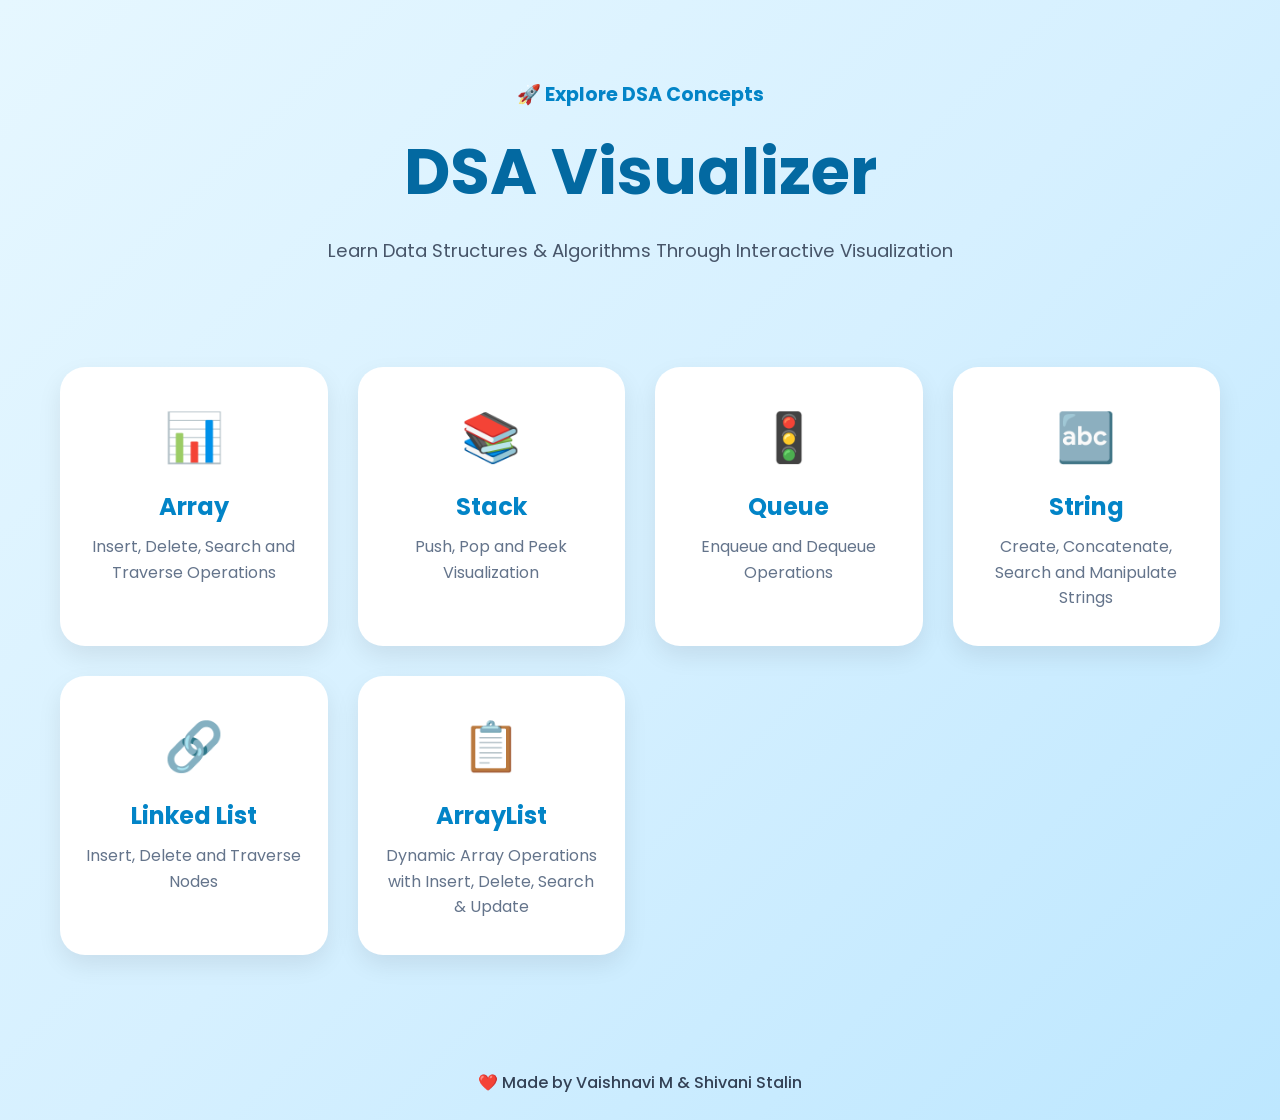
==== index.html @ b5a9f839 "Add files via upload" ====
<!DOCTYPE html>
<html lang="en">
<head>
    <meta charset="UTF-8">
    <meta name="viewport" content="width=device-width, initial-scale=1.0">

    <title>DSA Visualizer</title>

    <link href="https://fonts.googleapis.com/css2?family=Poppins:wght@300;400;500;600;700&display=swap" rel="stylesheet">

    <link rel="stylesheet" href="style.css">
</head>

<body>

    <!-- HERO SECTION -->
    <header class="hero">

        <div class="hero-content">

            <h3>🚀 Explore DSA Concepts</h3>

            <h1>DSA Visualizer</h1>

            <p>
                Learn Data Structures & Algorithms Through Interactive Visualization
            </p>

        </div>

    </header>

    <!-- MAIN CONTENT -->
    <main class="container">

        <!-- ARRAY -->
        <a href="array.html" class="card">
            <div class="icon">📊</div>
            <h2>Array</h2>
            <p>
                Insert, Delete, Search and Traverse Operations
            </p>
        </a>

        <!-- STACK -->
        <a href="stack.html" class="card">
            <div class="icon">📚</div>
            <h2>Stack</h2>
            <p>
                Push, Pop and Peek Visualization
            </p>
        </a>

        <!-- QUEUE -->
        <a href="queue.html" class="card">
            <div class="icon">🚦</div>
            <h2>Queue</h2>
            <p>
                Enqueue and Dequeue Operations
            </p>
        </a>
        <!-- STRING -->
      <a href="string.html" class="card">
    <div class="icon">🔤</div>
    <h2>String</h2>
    <p>
        Create, Concatenate, Search and Manipulate Strings
    </p>
</a>

        <!-- LINKED LIST -->
        <a href="linkedlist.html" class="card">
            <div class="icon">🔗</div>
            <h2>Linked List</h2>
            <p>
                Insert, Delete and Traverse Nodes
            </p>
        </a>

        <!-- ARRAYLIST -->
        <a href="arraylist.html" class="card">
            <div class="icon">📋</div>
            <h2>ArrayList</h2>
            <p>
                Dynamic Array Operations with Insert, Delete, Search & Update
            </p>
        </a>

    </main>

    <!-- FOOTER -->
    <footer>

        <p>
            ❤️ Made by Vaishnavi M & Shivani Stalin
        </p>

    </footer>

</body>
</html>
---- style.css ----
*{
    margin:0;
    padding:0;
    box-sizing:border-box;
    font-family:'Poppins',sans-serif;
}

body{
    min-height:100vh;
    background:linear-gradient(
        135deg,
        #e6f7ff,
        #d6f0ff,
        #bde7ff
    );
}

/* HERO */

.hero{
    text-align:center;
    padding:80px 20px;
}

.hero-content{
    max-width:800px;
    margin:auto;
}

.hero h3{
    color:#0284c7;
    font-size:1.2rem;
    margin-bottom:15px;
}

.hero h1{
    font-size:4rem;
    color:#0369a1;
    margin-bottom:15px;
}

.hero p{
    font-size:1.15rem;
    color:#475569;
    line-height:1.8;
}

/* CARDS */

.container{
    max-width:1200px;
    margin:auto;
    padding:20px;
    display:grid;
    grid-template-columns:repeat(auto-fit,minmax(260px,1fr));
    gap:30px;
}

.card{
    background:white;
    text-decoration:none;
    padding:35px 25px;
    border-radius:25px;
    text-align:center;
    transition:0.4s;
    box-shadow:0 10px 25px rgba(0,0,0,0.08);
}

.card:hover{
    transform:translateY(-10px);
    box-shadow:0 15px 35px rgba(2,132,199,0.25);
}

.icon{
    font-size:3rem;
    margin-bottom:15px;
}

.card h2{
    color:#0284c7;
    margin-bottom:10px;
}

.card p{
    color:#64748b;
    line-height:1.6;
}

/* FOOTER */

footer{
    text-align:center;
    margin-top:70px;
    padding:25px;
    color:#334155;
    font-weight:500;
}

/* MOBILE */

@media(max-width:768px){

    .hero h1{
        font-size:2.7rem;
    }

    .hero p{
        font-size:1rem;
    }

}
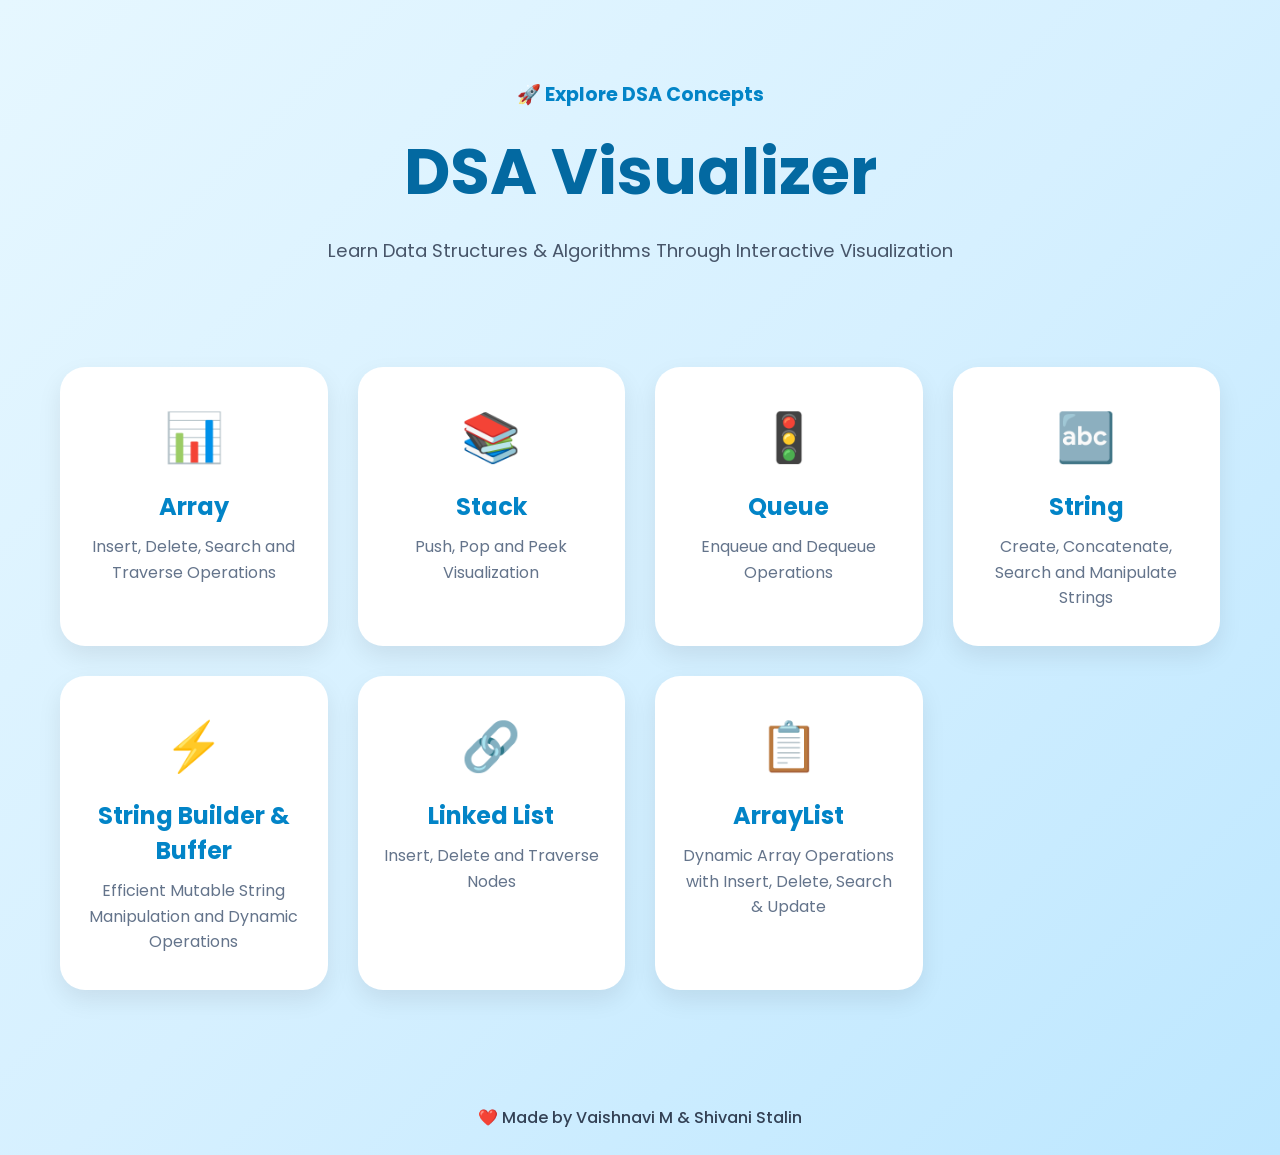
==== commit e70b6e87: "Add files via upload" ====
--- a/index.html
+++ b/index.html
@@ -68,6 +68,15 @@
     </p>
 </a>
 
+<!-- STRING BUILDER & STRING BUFFER -->
+<a href="stringbuilderbuffer.html" class="card">
+    <div class="icon">⚡</div>
+    <h2>String Builder & Buffer</h2>
+    <p>
+        Efficient Mutable String Manipulation and Dynamic Operations
+    </p>
+</a>
+
         <!-- LINKED LIST -->
         <a href="linkedlist.html" class="card">
             <div class="icon">🔗</div>
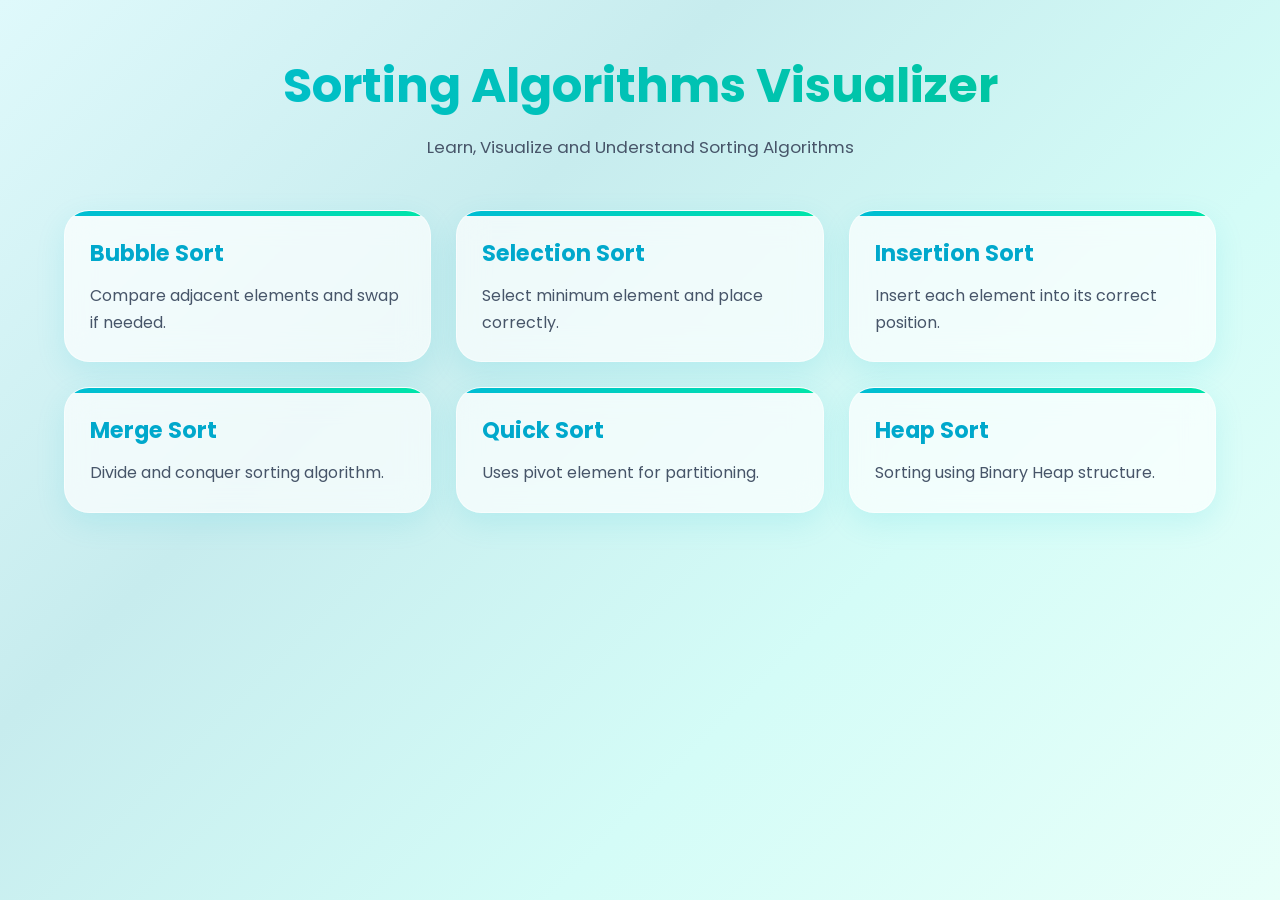
==== commit b916d87b: "Add files via upload" ====
--- a/index.html
+++ b/index.html
@@ -1,110 +1,55 @@
 <!DOCTYPE html>
 <html lang="en">
 <head>
-    <meta charset="UTF-8">
-    <meta name="viewport" content="width=device-width, initial-scale=1.0">
+<meta charset="UTF-8">
+<meta name="viewport" content="width=device-width, initial-scale=1.0">
+<title>Sorting Visualizer</title>
 
-    <title>DSA Visualizer</title>
+<link rel="stylesheet" href="sorting.css">
 
-    <link href="https://fonts.googleapis.com/css2?family=Poppins:wght@300;400;500;600;700&display=swap" rel="stylesheet">
-
-    <link rel="stylesheet" href="style.css">
+<link href="https://fonts.googleapis.com/css2?family=Poppins:wght@300;400;500;600;700&display=swap" rel="stylesheet">
 </head>
 
 <body>
 
-    <!-- HERO SECTION -->
-    <header class="hero">
+<header>
+    <h1>Sorting Algorithms Visualizer</h1>
+    <p>Learn, Visualize and Understand Sorting Algorithms</p>
+</header>
 
-        <div class="hero-content">
+<div class="container">
 
-            <h3>🚀 Explore DSA Concepts</h3>
+    <a href="bubble-sort.html" class="card">
+        <h2>Bubble Sort</h2>
+        <p>Compare adjacent elements and swap if needed.</p>
+    </a>
 
-            <h1>DSA Visualizer</h1>
+    <a href="selection-sort.html" class="card">
+        <h2>Selection Sort</h2>
+        <p>Select minimum element and place correctly.</p>
+    </a>
 
-            <p>
-                Learn Data Structures & Algorithms Through Interactive Visualization
-            </p>
+    <a href="insertion-sort.html" class="card">
+        <h2>Insertion Sort</h2>
+        <p>Insert each element into its correct position.</p>
+    </a>
 
-        </div>
+    <a href="merge-sort.html" class="card">
+        <h2>Merge Sort</h2>
+        <p>Divide and conquer sorting algorithm.</p>
+    </a>
 
-    </header>
+    <a href="quick-sort.html" class="card">
+        <h2>Quick Sort</h2>
+        <p>Uses pivot element for partitioning.</p>
+    </a>
 
-    <!-- MAIN CONTENT -->
-    <main class="container">
+    <a href="heap-sort.html" class="card">
+        <h2>Heap Sort</h2>
+        <p>Sorting using Binary Heap structure.</p>
+    </a>
 
-        <!-- ARRAY -->
-        <a href="array.html" class="card">
-            <div class="icon">📊</div>
-            <h2>Array</h2>
-            <p>
-                Insert, Delete, Search and Traverse Operations
-            </p>
-        </a>
-
-        <!-- STACK -->
-        <a href="stack.html" class="card">
-            <div class="icon">📚</div>
-            <h2>Stack</h2>
-            <p>
-                Push, Pop and Peek Visualization
-            </p>
-        </a>
-
-        <!-- QUEUE -->
-        <a href="queue.html" class="card">
-            <div class="icon">🚦</div>
-            <h2>Queue</h2>
-            <p>
-                Enqueue and Dequeue Operations
-            </p>
-        </a>
-        <!-- STRING -->
-      <a href="string.html" class="card">
-    <div class="icon">🔤</div>
-    <h2>String</h2>
-    <p>
-        Create, Concatenate, Search and Manipulate Strings
-    </p>
-</a>
-
-<!-- STRING BUILDER & STRING BUFFER -->
-<a href="stringbuilderbuffer.html" class="card">
-    <div class="icon">⚡</div>
-    <h2>String Builder & Buffer</h2>
-    <p>
-        Efficient Mutable String Manipulation and Dynamic Operations
-    </p>
-</a>
-
-        <!-- LINKED LIST -->
-        <a href="linkedlist.html" class="card">
-            <div class="icon">🔗</div>
-            <h2>Linked List</h2>
-            <p>
-                Insert, Delete and Traverse Nodes
-            </p>
-        </a>
-
-        <!-- ARRAYLIST -->
-        <a href="arraylist.html" class="card">
-            <div class="icon">📋</div>
-            <h2>ArrayList</h2>
-            <p>
-                Dynamic Array Operations with Insert, Delete, Search & Update
-            </p>
-        </a>
-
-    </main>
-
-    <!-- FOOTER -->
-    <footer>
-
-        <p>
-            ❤️ Made by Vaishnavi M & Shivani Stalin
-        </p>
-
-    </footer>
+</div>
 
 </body>
 </html>
--- a/sorting.css
+++ b/sorting.css
@@ -0,0 +1,143 @@
+*{
+    margin:0;
+    padding:0;
+    box-sizing:border-box;
+    font-family:'Poppins',sans-serif;
+}
+
+body{
+    min-height:100vh;
+
+    background:linear-gradient(
+        135deg,
+        #dff9fb,
+        #c7ecee,
+        #d4fcf7,
+        #e8fff9
+    );
+
+    color:#1e293b;
+}
+
+header{
+    text-align:center;
+    padding:50px 20px;
+}
+
+header h1{
+    font-size:3rem;
+    font-weight:700;
+
+    background:linear-gradient(
+        90deg,
+        #00bcd4,
+        #00c896
+    );
+
+    -webkit-background-clip:text;
+    -webkit-text-fill-color:transparent;
+}
+
+header p{
+    margin-top:12px;
+    color:#475569;
+    font-size:1.05rem;
+}
+
+.container{
+
+    width:90%;
+    max-width:1200px;
+
+    margin:auto;
+
+    display:grid;
+    grid-template-columns:repeat(auto-fit,minmax(280px,1fr));
+
+    gap:25px;
+
+    padding-bottom:60px;
+}
+
+.card{
+
+    text-decoration:none;
+
+    background:rgba(255,255,255,0.7);
+
+    backdrop-filter:blur(15px);
+
+    border:1px solid rgba(255,255,255,0.5);
+
+    border-radius:25px;
+
+    padding:25px;
+
+    transition:0.35s ease;
+
+    box-shadow:
+        0 10px 30px rgba(0,188,212,0.12);
+
+    color:#0f172a;
+
+    overflow:hidden;
+
+    position:relative;
+}
+
+.card::before{
+
+    content:"";
+
+    position:absolute;
+
+    top:0;
+    left:0;
+
+    width:100%;
+    height:5px;
+
+    background:linear-gradient(
+        90deg,
+        #00bcd4,
+        #00e5a8
+    );
+}
+
+.card:hover{
+
+    transform:
+        translateY(-10px)
+        scale(1.02);
+
+    box-shadow:
+        0 15px 40px rgba(0,200,150,0.25);
+}
+
+.card h2{
+
+    color:#00a8cc;
+
+    margin-bottom:12px;
+
+    font-size:1.4rem;
+}
+
+.card p{
+
+    color:#475569;
+
+    line-height:1.7;
+}
+
+@media(max-width:768px){
+
+    header h1{
+        font-size:2.2rem;
+    }
+
+    .container{
+        width:95%;
+    }
+
+}
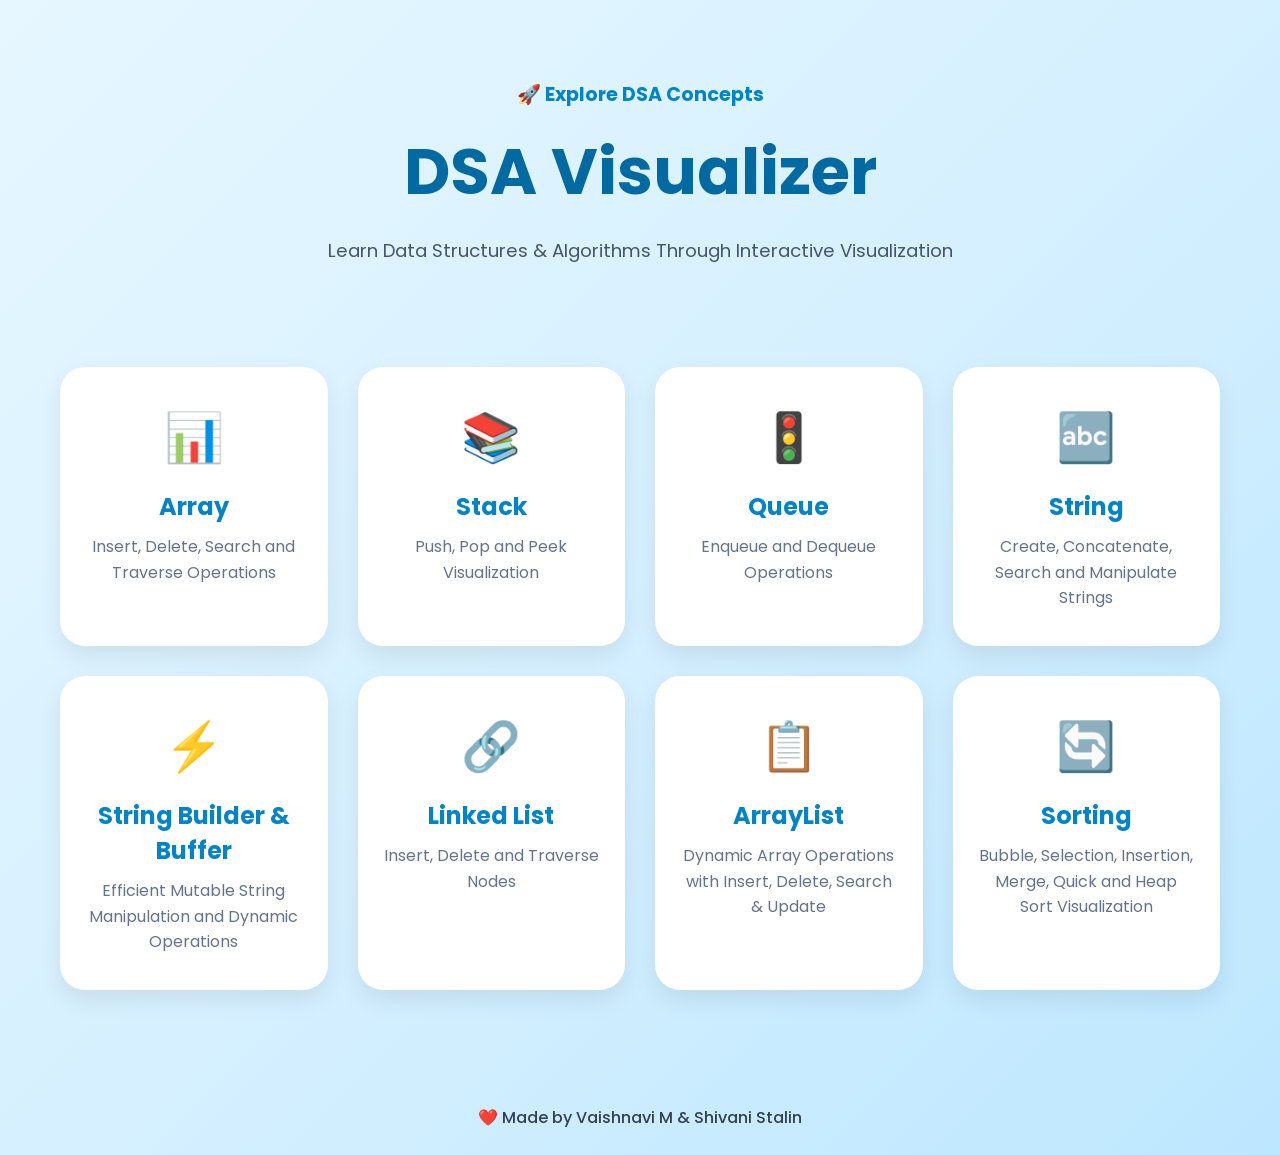
==== commit 1082d60a: "Add files via upload" ====
--- a/index.html
+++ b/index.html
@@ -1,55 +1,118 @@
 <!DOCTYPE html>
 <html lang="en">
 <head>
-<meta charset="UTF-8">
-<meta name="viewport" content="width=device-width, initial-scale=1.0">
-<title>Sorting Visualizer</title>
+    <meta charset="UTF-8">
+    <meta name="viewport" content="width=device-width, initial-scale=1.0">
 
-<link rel="stylesheet" href="sorting.css">
+    <title>DSA Visualizer</title>
 
-<link href="https://fonts.googleapis.com/css2?family=Poppins:wght@300;400;500;600;700&display=swap" rel="stylesheet">
+    <link href="https://fonts.googleapis.com/css2?family=Poppins:wght@300;400;500;600;700&display=swap" rel="stylesheet">
+
+    <link rel="stylesheet" href="style.css">
 </head>
 
 <body>
 
-<header>
-    <h1>Sorting Algorithms Visualizer</h1>
-    <p>Learn, Visualize and Understand Sorting Algorithms</p>
-</header>
+    <!-- HERO SECTION -->
+    <header class="hero">
 
-<div class="container">
+        <div class="hero-content">
 
-    <a href="bubble-sort.html" class="card">
-        <h2>Bubble Sort</h2>
-        <p>Compare adjacent elements and swap if needed.</p>
-    </a>
+            <h3>🚀 Explore DSA Concepts</h3>
 
-    <a href="selection-sort.html" class="card">
-        <h2>Selection Sort</h2>
-        <p>Select minimum element and place correctly.</p>
-    </a>
+            <h1>DSA Visualizer</h1>
 
-    <a href="insertion-sort.html" class="card">
-        <h2>Insertion Sort</h2>
-        <p>Insert each element into its correct position.</p>
-    </a>
+            <p>
+                Learn Data Structures & Algorithms Through Interactive Visualization
+            </p>
 
-    <a href="merge-sort.html" class="card">
-        <h2>Merge Sort</h2>
-        <p>Divide and conquer sorting algorithm.</p>
-    </a>
+        </div>
 
-    <a href="quick-sort.html" class="card">
-        <h2>Quick Sort</h2>
-        <p>Uses pivot element for partitioning.</p>
-    </a>
+    </header>
 
-    <a href="heap-sort.html" class="card">
-        <h2>Heap Sort</h2>
-        <p>Sorting using Binary Heap structure.</p>
-    </a>
+    <!-- MAIN CONTENT -->
+    <main class="container">
 
-</div>
+        <!-- ARRAY -->
+        <a href="array.html" class="card">
+            <div class="icon">📊</div>
+            <h2>Array</h2>
+            <p>
+                Insert, Delete, Search and Traverse Operations
+            </p>
+        </a>
+
+        <!-- STACK -->
+        <a href="stack.html" class="card">
+            <div class="icon">📚</div>
+            <h2>Stack</h2>
+            <p>
+                Push, Pop and Peek Visualization
+            </p>
+        </a>
+
+        <!-- QUEUE -->
+        <a href="queue.html" class="card">
+            <div class="icon">🚦</div>
+            <h2>Queue</h2>
+            <p>
+                Enqueue and Dequeue Operations
+            </p>
+        </a>
+        <!-- STRING -->
+      <a href="string.html" class="card">
+    <div class="icon">🔤</div>
+    <h2>String</h2>
+    <p>
+        Create, Concatenate, Search and Manipulate Strings
+    </p>
+</a>
+
+<!-- STRING BUILDER & STRING BUFFER -->
+<a href="stringbuilderbuffer.html" class="card">
+    <div class="icon">⚡</div>
+    <h2>String Builder & Buffer</h2>
+    <p>
+        Efficient Mutable String Manipulation and Dynamic Operations
+    </p>
+</a>
+
+        <!-- LINKED LIST -->
+        <a href="linkedlist.html" class="card">
+            <div class="icon">🔗</div>
+            <h2>Linked List</h2>
+            <p>
+                Insert, Delete and Traverse Nodes
+            </p>
+        </a>
+
+        <!-- ARRAYLIST -->
+        <a href="arraylist.html" class="card">
+            <div class="icon">📋</div>
+            <h2>ArrayList</h2>
+            <p>
+                Dynamic Array Operations with Insert, Delete, Search & Update
+            </p>
+        </a>
+<!-- SORTING -->
+<a href="sorting/index.html" class="card">
+    <div class="icon">🔄</div>
+    <h2>Sorting</h2>
+    <p>
+        Bubble, Selection, Insertion, Merge, Quick and Heap Sort Visualization
+    </p>
+</a>
+
+    </main>
+
+    <!-- FOOTER -->
+    <footer>
+
+        <p>
+            ❤️ Made by Vaishnavi M & Shivani Stalin
+        </p>
+
+    </footer>
 
 </body>
 </html>
--- a/style.css
+++ b/style.css
@@ -0,0 +1,111 @@
+*{
+    margin:0;
+    padding:0;
+    box-sizing:border-box;
+    font-family:'Poppins',sans-serif;
+}
+
+body{
+    min-height:100vh;
+    background:linear-gradient(
+        135deg,
+        #e6f7ff,
+        #d6f0ff,
+        #bde7ff
+    );
+}
+
+/* HERO */
+
+.hero{
+    text-align:center;
+    padding:80px 20px;
+}
+
+.hero-content{
+    max-width:800px;
+    margin:auto;
+}
+
+.hero h3{
+    color:#0284c7;
+    font-size:1.2rem;
+    margin-bottom:15px;
+}
+
+.hero h1{
+    font-size:4rem;
+    color:#0369a1;
+    margin-bottom:15px;
+}
+
+.hero p{
+    font-size:1.15rem;
+    color:#475569;
+    line-height:1.8;
+}
+
+/* CARDS */
+
+.container{
+    max-width:1200px;
+    margin:auto;
+    padding:20px;
+    display:grid;
+    grid-template-columns:repeat(auto-fit,minmax(260px,1fr));
+    gap:30px;
+}
+
+.card{
+    background:white;
+    text-decoration:none;
+    padding:35px 25px;
+    border-radius:25px;
+    text-align:center;
+    transition:0.4s;
+    box-shadow:0 10px 25px rgba(0,0,0,0.08);
+}
+
+.card:hover{
+    transform:translateY(-10px);
+    box-shadow:0 15px 35px rgba(2,132,199,0.25);
+}
+
+.icon{
+    font-size:3rem;
+    margin-bottom:15px;
+}
+
+.card h2{
+    color:#0284c7;
+    margin-bottom:10px;
+}
+
+.card p{
+    color:#64748b;
+    line-height:1.6;
+}
+
+/* FOOTER */
+
+footer{
+    text-align:center;
+    margin-top:70px;
+    padding:25px;
+    color:#334155;
+    font-weight:500;
+}
+
+/* MOBILE */
+
+@media(max-width:768px){
+
+    .hero h1{
+        font-size:2.7rem;
+    }
+
+    .hero p{
+        font-size:1rem;
+    }
+
+}
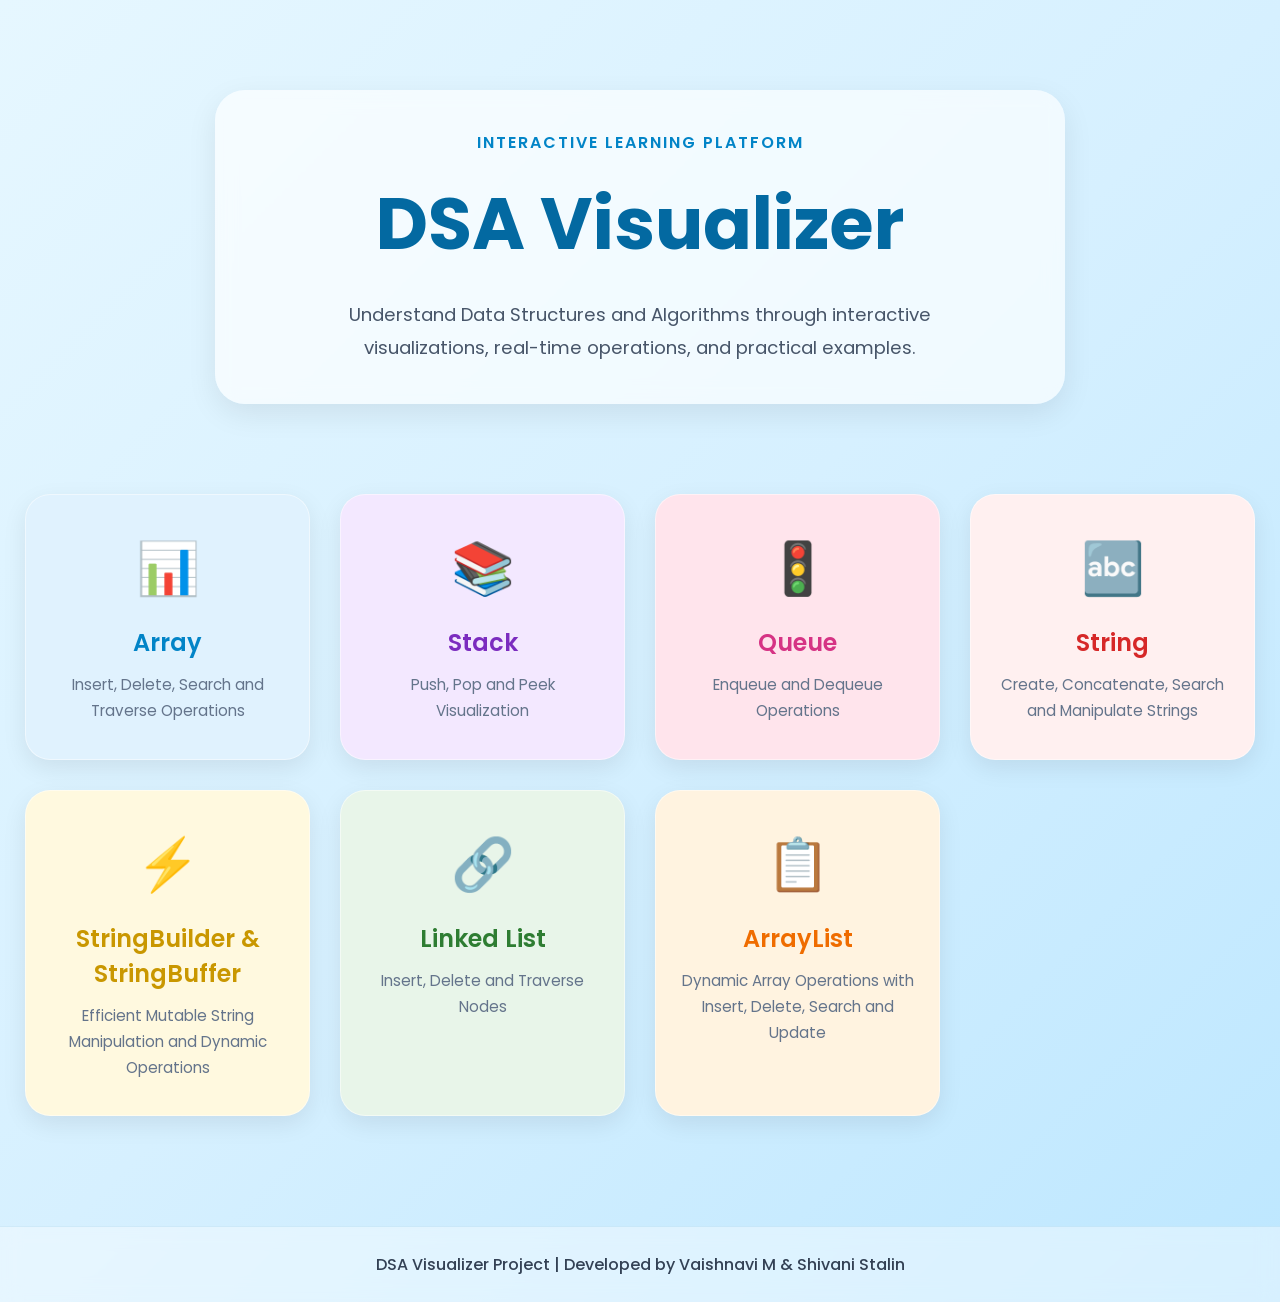
==== commit 1227e38b: "Add files via upload" ====
--- a/index.html
+++ b/index.html
@@ -1,6 +1,8 @@
 <!DOCTYPE html>
 <html lang="en">
+
 <head>
+
     <meta charset="UTF-8">
     <meta name="viewport" content="width=device-width, initial-scale=1.0">
 
@@ -9,21 +11,25 @@
     <link href="https://fonts.googleapis.com/css2?family=Poppins:wght@300;400;500;600;700&display=swap" rel="stylesheet">
 
     <link rel="stylesheet" href="style.css">
+
 </head>
 
 <body>
 
     <!-- HERO SECTION -->
+
     <header class="hero">
 
         <div class="hero-content">
 
-            <h3>🚀 Explore DSA Concepts</h3>
+            <h3>Interactive Learning Platform</h3>
 
             <h1>DSA Visualizer</h1>
 
             <p>
-                Learn Data Structures & Algorithms Through Interactive Visualization
+                Understand Data Structures and Algorithms through
+                interactive visualizations, real-time operations,
+                and practical examples.
             </p>
 
         </div>
@@ -31,88 +37,121 @@
     </header>
 
     <!-- MAIN CONTENT -->
+
     <main class="container">
 
         <!-- ARRAY -->
-        <a href="array.html" class="card">
+
+        <a href="array.html" class="card array-card">
+
             <div class="icon">📊</div>
+
             <h2>Array</h2>
+
             <p>
                 Insert, Delete, Search and Traverse Operations
             </p>
+
         </a>
 
         <!-- STACK -->
-        <a href="stack.html" class="card">
+
+        <a href="stack.html" class="card stack-card">
+
             <div class="icon">📚</div>
+
             <h2>Stack</h2>
+
             <p>
                 Push, Pop and Peek Visualization
             </p>
+
         </a>
 
         <!-- QUEUE -->
-        <a href="queue.html" class="card">
+
+        <a href="queue.html" class="card queue-card">
+
             <div class="icon">🚦</div>
+
             <h2>Queue</h2>
+
             <p>
                 Enqueue and Dequeue Operations
             </p>
+
         </a>
+
         <!-- STRING -->
-      <a href="string.html" class="card">
-    <div class="icon">🔤</div>
-    <h2>String</h2>
-    <p>
-        Create, Concatenate, Search and Manipulate Strings
-    </p>
-</a>
 
-<!-- STRING BUILDER & STRING BUFFER -->
-<a href="stringbuilderbuffer.html" class="card">
-    <div class="icon">⚡</div>
-    <h2>String Builder & Buffer</h2>
-    <p>
-        Efficient Mutable String Manipulation and Dynamic Operations
-    </p>
-</a>
+        <a href="string.html" class="card string-card">
+
+            <div class="icon">🔤</div>
+
+            <h2>String</h2>
+
+            <p>
+                Create, Concatenate, Search and Manipulate Strings
+            </p>
+
+        </a>
+
+        <!-- STRING BUILDER & BUFFER -->
+
+        <a href="stringbuilderbuffer.html" class="card builder-card">
+
+            <div class="icon">⚡</div>
+
+            <h2>StringBuilder & StringBuffer</h2>
+
+            <p>
+                Efficient Mutable String Manipulation and Dynamic Operations
+            </p>
+
+        </a>
 
         <!-- LINKED LIST -->
-        <a href="linkedlist.html" class="card">
+
+        <a href="linkedlist.html" class="card linked-card">
+
             <div class="icon">🔗</div>
+
             <h2>Linked List</h2>
+
             <p>
                 Insert, Delete and Traverse Nodes
             </p>
+
         </a>
 
         <!-- ARRAYLIST -->
-        <a href="arraylist.html" class="card">
+
+        <a href="arraylist.html" class="card arraylist-card">
+
             <div class="icon">📋</div>
+
             <h2>ArrayList</h2>
+
             <p>
-                Dynamic Array Operations with Insert, Delete, Search & Update
+                Dynamic Array Operations with Insert, Delete, Search and Update
             </p>
+
         </a>
-<!-- SORTING -->
-<a href="sorting/index.html" class="card">
-    <div class="icon">🔄</div>
-    <h2>Sorting</h2>
-    <p>
-        Bubble, Selection, Insertion, Merge, Quick and Heap Sort Visualization
-    </p>
-</a>
+
+      
 
     </main>
 
     <!-- FOOTER -->
+
     <footer>
 
         <p>
-            ❤️ Made by Vaishnavi M & Shivani Stalin
+            DSA Visualizer Project | Developed by Vaishnavi M & Shivani Stalin
         </p>
 
     </footer>
 
 </body>
+
 </html>
--- a/style.css
+++ b/style.css
@@ -1,9 +1,15 @@
+@import url('https://fonts.googleapis.com/css2?family=Poppins:wght@300;400;500;600;700;800&display=swap');
+
+/* RESET */
+
 *{
     margin:0;
     padding:0;
     box-sizing:border-box;
     font-family:'Poppins',sans-serif;
 }
+
+/* BODY */
 
 body{
     min-height:100vh;
@@ -15,97 +21,289 @@
     );
 }
 
-/* HERO */
+/* HERO SECTION */
 
 .hero{
+    padding:90px 20px 70px;
     text-align:center;
-    padding:80px 20px;
 }
 
 .hero-content{
-    max-width:800px;
+    max-width:850px;
     margin:auto;
+
+    background:rgba(255,255,255,0.65);
+
+    backdrop-filter:blur(10px);
+
+    padding:40px;
+
+    border-radius:30px;
+
+    box-shadow:
+    0 10px 30px rgba(0,0,0,0.08);
 }
 
 .hero h3{
     color:#0284c7;
-    font-size:1.2rem;
+    font-size:1rem;
+    font-weight:600;
+    letter-spacing:2px;
+    text-transform:uppercase;
     margin-bottom:15px;
 }
 
 .hero h1{
-    font-size:4rem;
+    font-size:4.5rem;
     color:#0369a1;
-    margin-bottom:15px;
+    margin-bottom:20px;
+    font-weight:700;
 }
 
 .hero p{
     font-size:1.15rem;
     color:#475569;
     line-height:1.8;
-}
-
-/* CARDS */
+    max-width:650px;
+    margin:auto;
+}
+
+/* MAIN CONTAINER */
 
 .container{
-    max-width:1200px;
+    max-width:1300px;
     margin:auto;
-    padding:20px;
+    padding:20px 25px 50px;
+
     display:grid;
-    grid-template-columns:repeat(auto-fit,minmax(260px,1fr));
+
+    grid-template-columns:
+    repeat(auto-fit,minmax(280px,1fr));
+
     gap:30px;
 }
 
+/* COMMON CARD */
+
 .card{
-    background:white;
     text-decoration:none;
+    text-align:center;
+
     padding:35px 25px;
+
     border-radius:25px;
+
+    transition:all 0.35s ease;
+
+    box-shadow:
+    0 8px 25px rgba(0,0,0,0.08);
+
+    border:1px solid rgba(255,255,255,0.5);
+}
+
+.card:hover{
+    transform:
+    translateY(-10px)
+    scale(1.02);
+
+    box-shadow:
+    0 20px 40px rgba(0,0,0,0.12);
+}
+
+/* ICON */
+
+.icon{
+    font-size:3.2rem;
+    margin-bottom:18px;
+    transition:0.3s;
+}
+
+.card:hover .icon{
+    transform:scale(1.15);
+}
+
+/* TITLE */
+
+.card h2{
+    margin-bottom:12px;
+    font-size:1.5rem;
+    font-weight:600;
+}
+
+/* DESCRIPTION */
+
+.card p{
+    line-height:1.7;
+    font-size:0.95rem;
+    color:#64748b;
+}
+
+/* ARRAY */
+
+.array-card{
+    background:#e0f2fe;
+}
+
+.array-card h2{
+    color:#0284c7;
+}
+
+.array-card:hover{
+    background:#d4ecfc;
+}
+
+/* STACK */
+
+.stack-card{
+    background:#f3e8ff;
+}
+
+.stack-card h2{
+    color:#7b2cbf;
+}
+
+.stack-card:hover{
+    background:#eadcff;
+}
+
+/* QUEUE */
+
+.queue-card{
+    background:#ffe4ec;
+}
+
+.queue-card h2{
+    color:#d63384;
+}
+
+.queue-card:hover{
+    background:#ffd8e4;
+}
+
+/* STRING */
+
+.string-card{
+    background:#fff0f0;
+}
+
+.string-card h2{
+    color:#d62828;
+}
+
+.string-card:hover{
+    background:#ffe4e4;
+}
+
+/* STRING BUILDER & BUFFER */
+
+.builder-card{
+    background:#fff9df;
+}
+
+.builder-card h2{
+    color:#c99700;
+}
+
+.builder-card:hover{
+    background:#fff4c8;
+}
+
+/* LINKED LIST */
+
+.linked-card{
+    background:#e8f5e9;
+}
+
+.linked-card h2{
+    color:#2e7d32;
+}
+
+.linked-card:hover{
+    background:#dcf1de;
+}
+
+/* ARRAYLIST */
+
+.arraylist-card{
+    background:#fff3e0;
+}
+
+.arraylist-card h2{
+    color:#ef6c00;
+}
+
+.arraylist-card:hover{
+    background:#ffe9cf;
+}
+
+
+
+
+/* FOOTER */
+
+footer{
+    margin-top:60px;
+
     text-align:center;
-    transition:0.4s;
-    box-shadow:0 10px 25px rgba(0,0,0,0.08);
-}
-
-.card:hover{
-    transform:translateY(-10px);
-    box-shadow:0 15px 35px rgba(2,132,199,0.25);
-}
-
-.icon{
-    font-size:3rem;
-    margin-bottom:15px;
-}
-
-.card h2{
-    color:#0284c7;
-    margin-bottom:10px;
-}
-
-.card p{
-    color:#64748b;
-    line-height:1.6;
-}
-
-/* FOOTER */
-
-footer{
-    text-align:center;
-    margin-top:70px;
+
     padding:25px;
+
     color:#334155;
+
     font-weight:500;
+
+    background:rgba(255,255,255,0.4);
+
+    backdrop-filter:blur(10px);
+
+    border-top:1px solid rgba(2,132,199,0.1);
+}
+
+/* SCROLLBAR */
+
+::-webkit-scrollbar{
+    width:8px;
+}
+
+::-webkit-scrollbar-thumb{
+    background:#0284c7;
+    border-radius:20px;
+}
+
+::-webkit-scrollbar-track{
+    background:#d6f0ff;
 }
 
 /* MOBILE */
 
 @media(max-width:768px){
 
+    .hero{
+        padding:60px 15px;
+    }
+
+    .hero-content{
+        padding:30px 20px;
+    }
+
     .hero h1{
-        font-size:2.7rem;
+        font-size:2.8rem;
     }
 
     .hero p{
         font-size:1rem;
     }
 
+    .container{
+        grid-template-columns:1fr;
+        gap:20px;
+    }
+
+    .card{
+        padding:25px;
+    }
+
+    .icon{
+        font-size:2.8rem;
+    }
 }
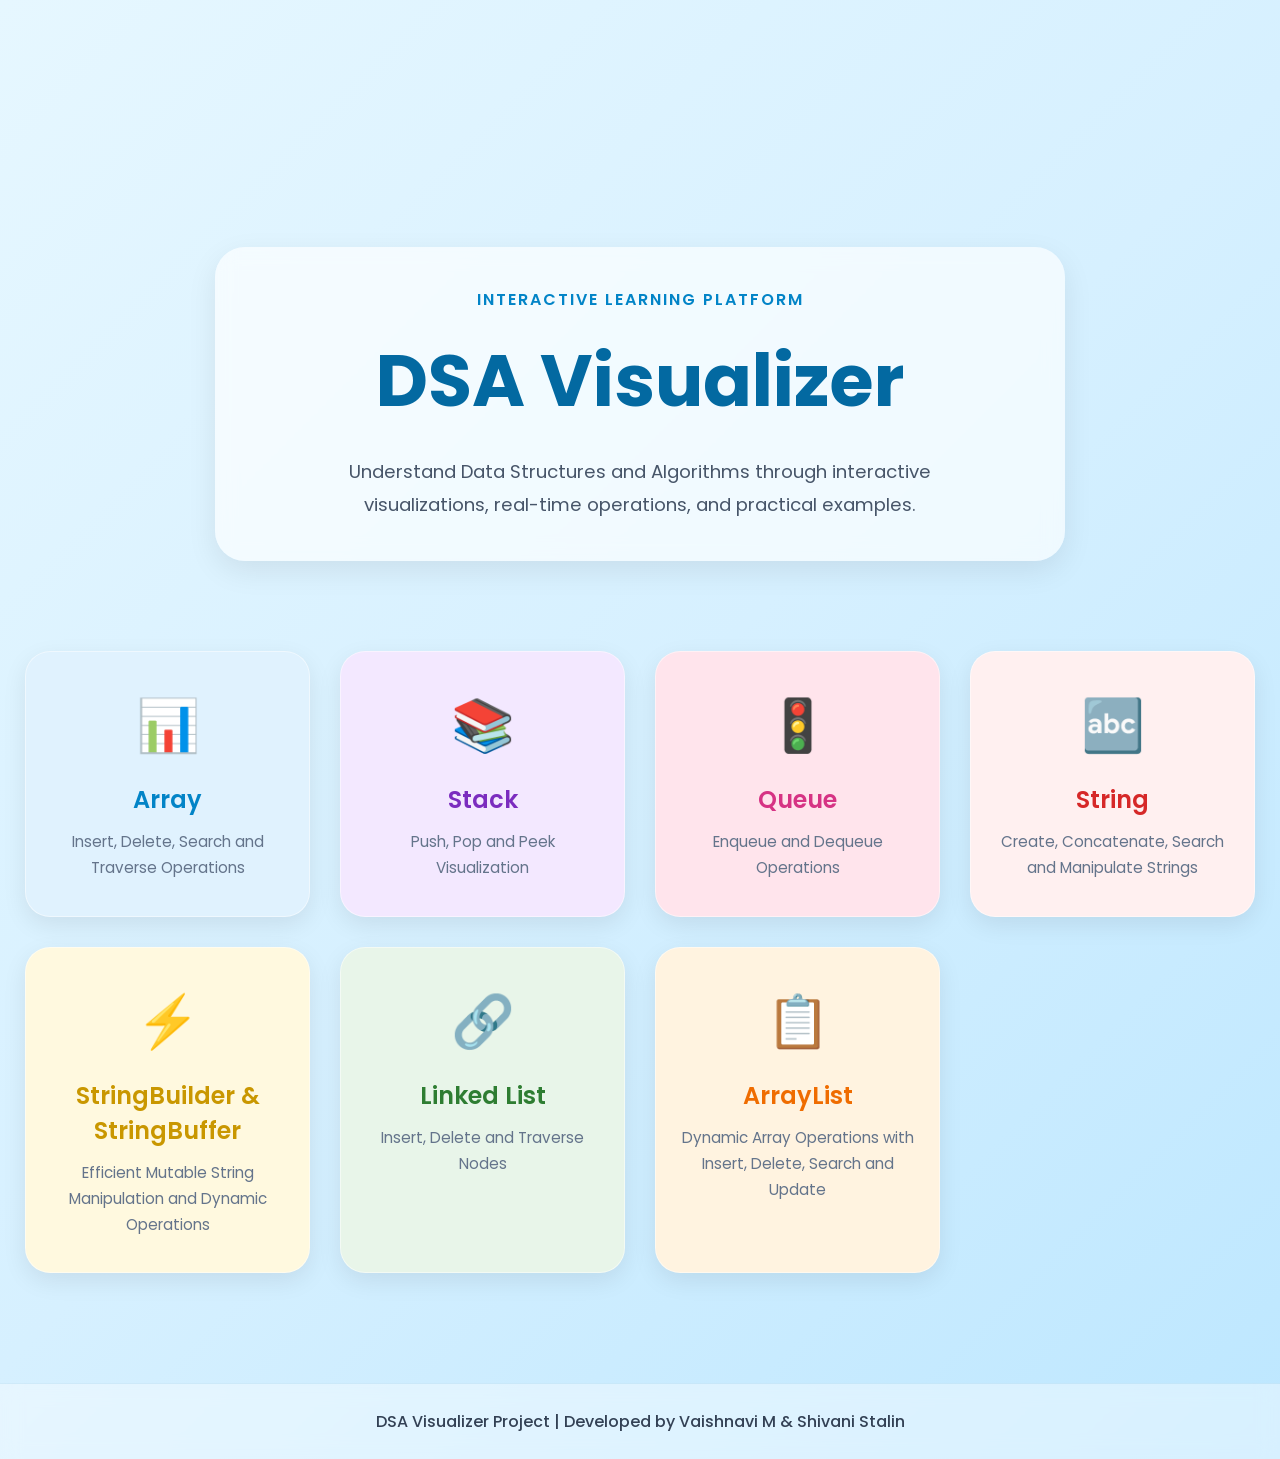
==== commit e6dd27d0: "Add files via upload" ====
--- a/index.html
+++ b/index.html
@@ -14,7 +14,11 @@
 
 </head>
 
+
 <body>
+    <video autoplay muted loop playsinline id="bg-video">
+    <source src="assets/dsa-background.mp4" type="video/mp4">
+</video>
 
     <!-- HERO SECTION -->
 
